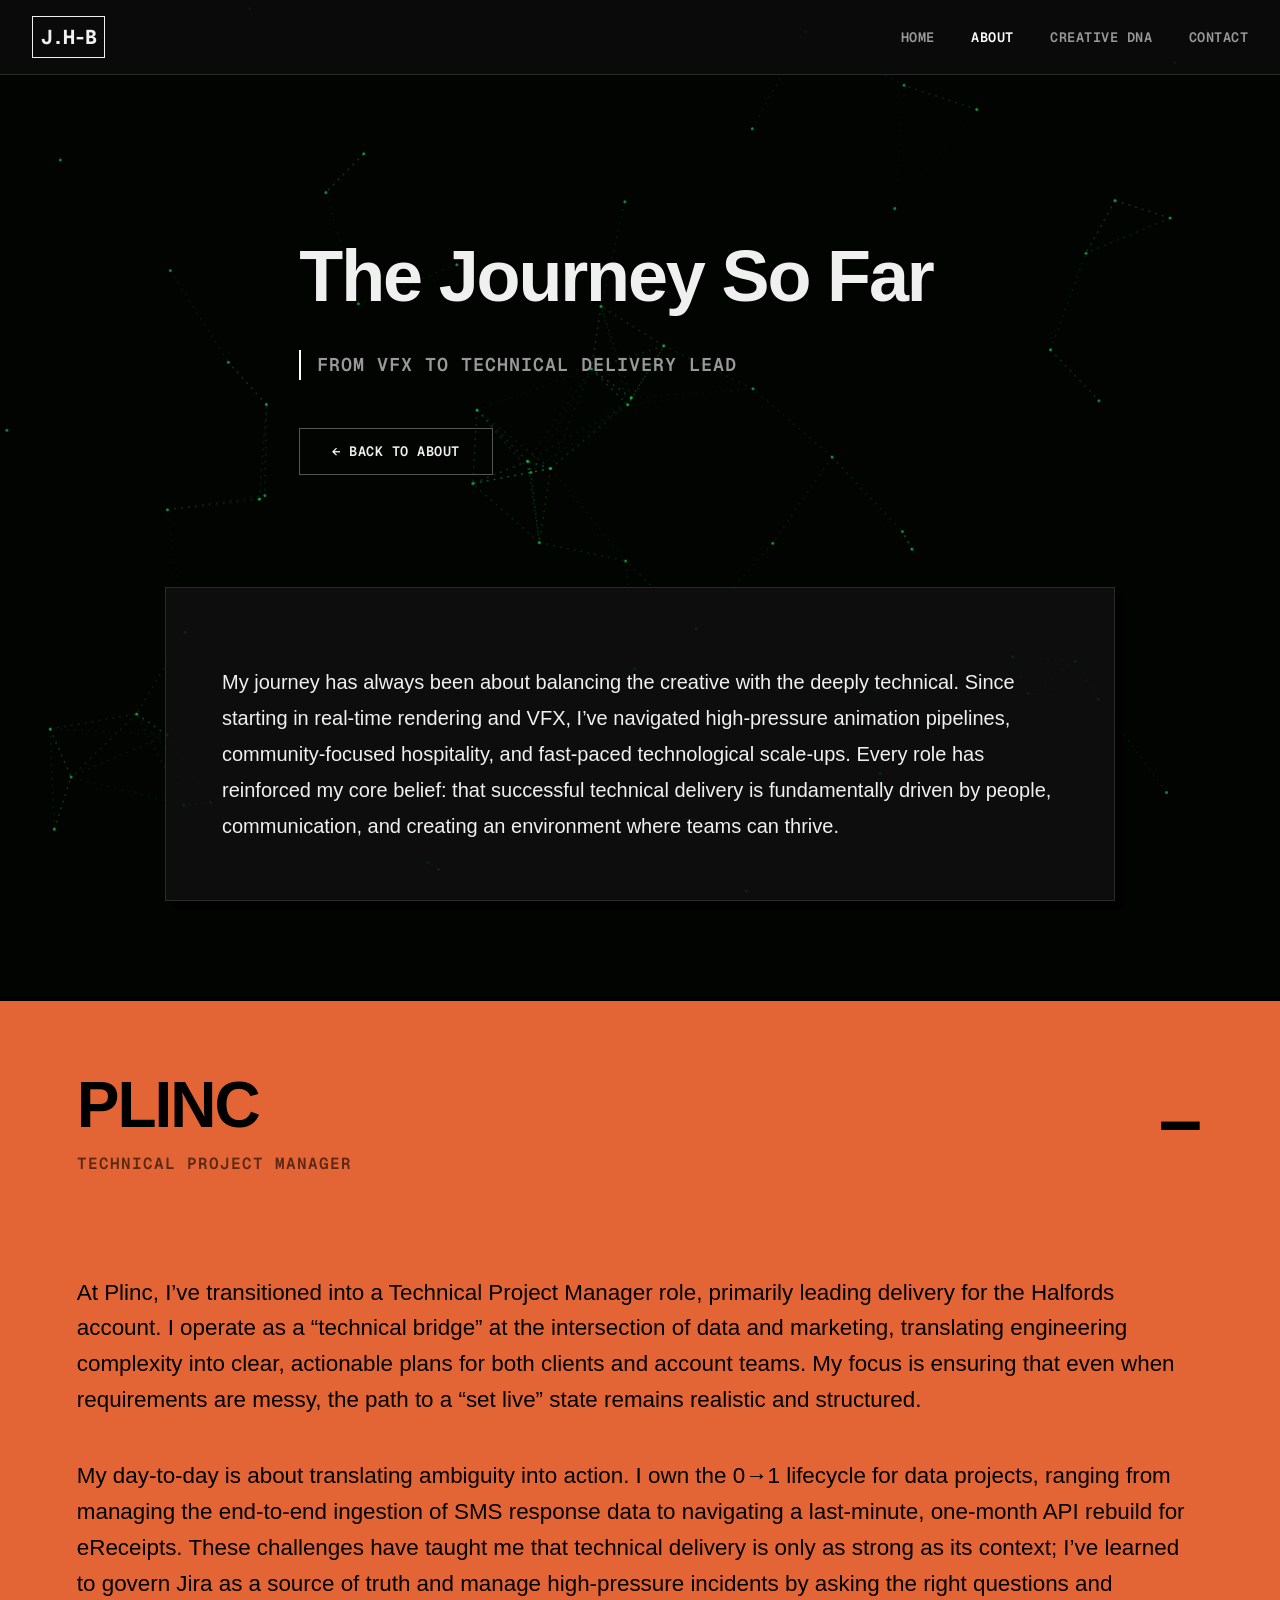
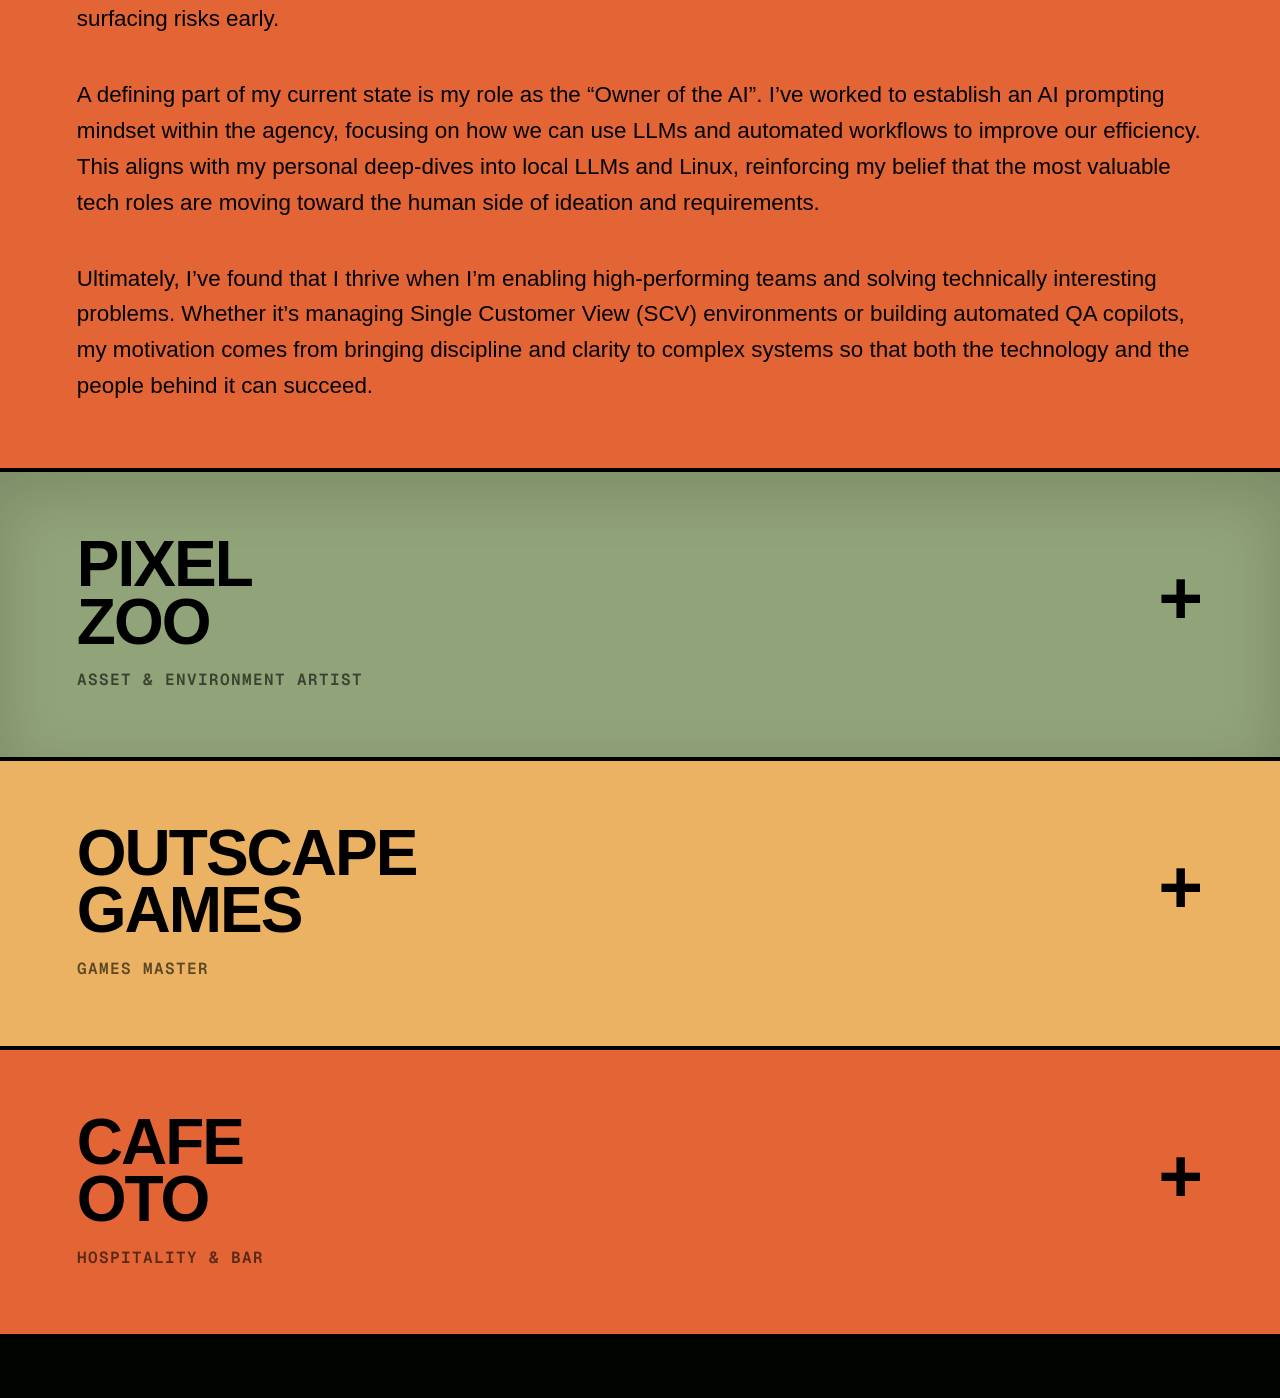
==== about-experience.html @ 0e987b62 "Add portfolio files from local folder" ====
<!DOCTYPE html>
<html lang="en">

<head>
    <meta charset="UTF-8">
    <meta name="viewport" content="width=device-width, initial-scale=1.0">
    <title>The Journey So Far | J.H-B</title>
    <link rel="stylesheet" href="styles.css">
</head>

<body>
    <canvas id="math-canvas"></canvas>

    <nav class="navbar"
        style="border-bottom: 1px solid var(--border-color); background: rgba(12,12,12,0.9); z-index: 10;">
        <div class="logo" style="color: var(--text-primary);">J.H-B</div>
        <div class="nav-links">
            <a href="index.html">Home</a>
            <a href="about.html" style="color: var(--accent);">About</a>
            <a href="art.html">Creative DNA</a>
            <a href="contact.html">Contact</a>
        </div>
    </nav>

    <header class="hero" style="min-height: 35vh;">
        <div class="container glass" style="background: transparent; border: none; box-shadow: none; padding-left: 0;">
            <h1>The Journey So Far</h1>
            <h2 style="margin-top: 1rem;">From VFX to Technical Delivery Lead</h2>
            <a href="about.html" class="btn secondary" style="margin-bottom: 2rem; margin-top: 1rem;">&larr; Back to About</a>
        </div>
    </header>

    <section class="container" style="margin-bottom: 4rem; max-width: 950px;">
        <div class="glass" style="padding: 3.5rem;">
            <p style="font-size: 1.25rem; line-height: 1.8; margin-bottom: 0; color: var(--text-primary); font-weight: 300;">
                My journey has always been about balancing the creative with the deeply technical. Since starting in real-time rendering and VFX, I’ve navigated high-pressure animation pipelines, community-focused hospitality, and fast-paced technological scale-ups. Every role has reinforced my core belief: that successful technical delivery is fundamentally driven by people, communication, and creating an environment where teams can thrive.
            </p>
        </div>
    </section>

    <section style="width: 100%; position: relative; z-index: 2; margin-bottom: 4rem;">

        <details class="cm-massive-accordion terracotta" open>
            <summary>
                <div>
                    <h2 class="cm-massive-heading">Plinc</h2>
                    <span class="accordion-focus">Technical Project Manager</span>
                </div>
            </summary>
            <div class="content">
                <p>At Plinc, I’ve transitioned into a Technical Project Manager role, primarily leading delivery for the Halfords account. I operate as a “technical bridge” at the intersection of data and marketing, translating engineering complexity into clear, actionable plans for both clients and account teams. My focus is ensuring that even when requirements are messy, the path to a “set live” state remains realistic and structured.</p>
                <p>My day-to-day is about translating ambiguity into action. I own the 0→1 lifecycle for data projects, ranging from managing the end-to-end ingestion of SMS response data to navigating a last-minute, one-month API rebuild for eReceipts. These challenges have taught me that technical delivery is only as strong as its context; I’ve learned to govern Jira as a source of truth and manage high-pressure incidents by asking the right questions and surfacing risks early.</p>
                <p>A defining part of my current state is my role as the “Owner of the AI”. I’ve worked to establish an AI prompting mindset within the agency, focusing on how we can use LLMs and automated workflows to improve our efficiency. This aligns with my personal deep-dives into local LLMs and Linux, reinforcing my belief that the most valuable tech roles are moving toward the human side of ideation and requirements.</p>
                <p>Ultimately, I’ve found that I thrive when I’m enabling high-performing teams and solving technically interesting problems. Whether it’s managing Single Customer View (SCV) environments or building automated QA copilots, my motivation comes from bringing discipline and clarity to complex systems so that both the technology and the people behind it can succeed.</p>
            </div>
        </details>

        <details class="cm-massive-accordion sage">
            <summary>
                <div>
                    <h2 class="cm-massive-heading">Pixel Zoo</h2>
                    <span class="accordion-focus">Asset & Environment Artist</span>
                </div>
            </summary>
            <div class="content">
                <p>While at Pixel Zoo, I had the honour of working on Stuffed. For those unfamiliar, Stuffed the Comic is a wonderfully imaginative webcomic by the amazing artists Erik McCurdy and Pat Campbell. A few incredibly talented people, including Josh Fisher, had the vision to bring it to life as an animated show—and that’s where my team at Pixel Zoo came in.</p>
                <p>With three directors, one producer, Josh Fisher, and a dedicated asset team, we set out to translate the comic’s charm into animation. My role was to build the five environments that would serve as the world for these beloved characters. With limited time and resources - where character animation was the top priority - every decision had to be efficient and intentional. This challenge brought me into my element, pushing me to be resourceful and creative in finding ways to enhance the world without overshadowing the characters.</p>
                <p>The biggest challenge, however, was ensuring the environments seamlessly blended with the animation. Working closely with the directors, I focused on making sure the scale, perspective, and lighting supported the storytelling, capturing the spirit of the comic while making the world feel alive. Seeing the final result was incredibly rewarding—knowing that my work provided the perfect backdrop for these characters to exist and their stories to unfold. More than anything, Stuffed was a testament to what a passionate team can achieve together, and I’m proud to have been part of bringing that vision to life.</p>
            </div>
        </details>

        <details class="cm-massive-accordion ochre">
            <summary>
                <div>
                    <h2 class="cm-massive-heading">Outscape Games</h2>
                    <span class="accordion-focus">Games Master</span>
                </div>
            </summary>
            <div class="content">
                <p>During my time at Outscape Games, I quickly learned how essential it is to foster a sense of community and connection, especially in a work climate where many team members work remotely. Outscape Games was an innovative AR team bonding experience, which brought everyone together in a fun and engaging way.</p>
                <p>It highlighted the power of shared experiences and how important it is to inspire and motivate others, even from a distance. Creating a welcoming and positive environment where people feel valued and supported is crucial for boosting morale and collaboration. Whether through creative projects or casual moments, I saw first-hand how a positive and inclusive atmosphere can fuel both individual growth and team success.</p>
            </div>
        </details>

        <details class="cm-massive-accordion terracotta">
            <summary>
                <div>
                    <h2 class="cm-massive-heading">Cafe OTO</h2>
                    <span class="accordion-focus">Hospitality & Bar</span>
                </div>
            </summary>
            <div class="content">
                <p>Cafe OTO is a home away from home for me. One of the safest spaces in London, and so the world. A space where everyone is welcome to be themselves, and a space where community is encouraged. I worked behind the bar, mostly making coffee’s but occasionally making everything from soups to chutneys. My customers were everything from artists and musicians to homeless people just needing a warm safe space to have some tea. I learnt a lot from my colleagues and customers at Cafe OTO, notably the value of creating a positive and welcoming environment for both artists and the local community.</p>
                <p>The cafe and venue thrives on an ethos of inclusivity, where everyone - whether they’re performing or just attending - feels respected and valued. The warmth and kindness shown by the staff and the openness of the space reminded me that a supportive atmosphere can elevate any experience, making people feel more connected and comfortable. This experience reinforced the importance of maintaining a positive attitude, being approachable, and fostering a sense of community, no matter the setting. It’s about more than just the event itself; it’s about creating an environment where creativity can thrive and people can be themselves.</p>
            </div>
        </details>

    </section>

    <script src="geometry.js"></script>
</body>

</html>
---- styles.css ----
@import url('https://api.fontshare.com/v2/css?f[]=satoshi@900,700,500,300,400&display=swap');
@import url('https://fonts.googleapis.com/css2?family=Geist+Mono:wght@400;600;700&display=swap');

:root {
    --bg-main: #FAFAFA;
    --text-primary: #171717;
    /* Near black */
    --text-secondary: #737373;
    /* Crisp gray */
    --border-color: #E5E5E5;
    /* Light boundary line */
    --border-hover: #A3A3A3;
    --accent: #000000;
    --creative-terracotta: #BC6C47;
    --creative-sage: #7D8471;
}

body {
    margin: 0;
    font-family: 'Satoshi', sans-serif;
    background-color: var(--bg-main);
    color: var(--text-primary);
    line-height: 1.6;
    overflow-x: hidden;
}

h1,
h2,
h3 {
    font-family: 'Aeonik', 'Satoshi', sans-serif;
    margin-top: 0;
    color: var(--text-primary);
    letter-spacing: -0.02em;
}

a {
    text-decoration: none;
    color: var(--accent);
}

.container {
    max-width: 1000px;
    margin: 0 auto;
    padding: 2rem;
    position: relative;
    z-index: 2;
    /* keep above canvas */
}

/* Navbar */
.navbar {
    display: flex;
    justify-content: space-between;
    align-items: center;
    padding: 1rem 2rem;
    background: rgba(250, 250, 250, 0.95);
    border-bottom: 1px dotted var(--border-hover);
    position: sticky;
    top: 0;
    z-index: 100;
}

.logo {
    font-family: 'Geist Mono', monospace;
    font-weight: 700;
    font-size: 1.25rem;
    letter-spacing: -1px;
    color: var(--text-primary);
    border: 1px solid var(--text-primary);
    padding: 0.25rem 0.5rem;
}

.nav-links a {
    color: var(--text-secondary);
    margin-left: 2rem;
    font-weight: 600;
    font-family: 'Geist Mono', monospace;
    font-size: 0.85rem;
    text-transform: uppercase;
    letter-spacing: 0.5px;
    transition: color 0.2s;
}

.nav-links a:hover {
    color: var(--accent);
}

/* Canvas Background */
#math-canvas {
    position: absolute;
    top: 0;
    left: 0;
    width: 100%;
    height: 100vh;
    z-index: 0;
    pointer-events: none;
    /* Let clicks pass through */
}

/* Sharp Rectangular Structures */
.glass {
    background: #FFFFFF;
    border: 1px solid var(--border-color);
    border-radius: 0;
    padding: 3rem;
    box-shadow: 4px 4px 0px rgba(0, 0, 0, 0.05);
    /* Brutalist hard shadow */
}

.hero {
    min-height: 50vh;
    display: flex;
    align-items: center;
    text-align: left;
    /* Shift alignment to left for technical feel */
    padding-top: 6rem;
    position: relative;
    z-index: 2;
}

.hero h1 {
    font-size: 4.5rem;
    margin-bottom: 0.5rem;
    color: var(--text-primary);
    letter-spacing: -0.03em;
}

.hero h2 {
    font-family: 'Geist Mono', monospace;
    font-size: 1.15rem;
    color: var(--text-secondary);
    font-weight: 600;
    text-transform: uppercase;
    letter-spacing: 1px;
    margin-bottom: 2rem;
    border-left: 2px solid var(--accent);
    padding-left: 1rem;
}

.hook {
    font-size: 1.25rem;
    font-weight: 400;
    color: var(--text-primary);
    max-width: 600px;
}

.sub-hook {
    color: var(--text-secondary);
    margin-bottom: 2.5rem;
    font-family: 'Geist Mono', monospace;
    font-size: 0.95rem;
}

/* Grids & Cards */
.grid {
    display: grid;
    grid-template-columns: repeat(auto-fit, minmax(300px, 1fr));
    gap: 1.5rem;
}

.section-title {
    font-family: 'Geist Mono', monospace;
    font-size: 1.5rem;
    text-transform: uppercase;
    margin: 4rem 0 2rem;
    text-align: left;
    letter-spacing: 1px;
    border-bottom: 1px dotted var(--border-hover);
    padding-bottom: 0.5rem;
}

.card {
    transition: transform 0.2s ease, border-color 0.2s ease, box-shadow 0.2s ease;
    padding: 2.5rem;
    background: #FFFFFF;
    border: 1px dashed var(--border-hover);
    box-shadow: none;
}

.card:hover {
    transform: translate(-3px, -3px);
    border-color: var(--creative-terracotta);
    border-style: solid;
    box-shadow: 4px 4px 0px var(--creative-sage);
}

.card h3 {
    font-family: 'Geist Mono', monospace;
    font-size: 1.1rem;
    text-transform: uppercase;
    letter-spacing: 0.5px;
    color: var(--text-primary);
    margin-bottom: 1rem;
}

/* Buttons and Labels */
.btn {
    display: inline-block;
    background: #FFFFFF;
    color: var(--accent);
    padding: 0.75rem 2rem;
    border: 1px solid var(--accent);
    border-radius: 0;
    font-family: 'Geist Mono', monospace;
    font-weight: 600;
    font-size: 0.85rem;
    text-transform: uppercase;
    letter-spacing: 0.5px;
    transition: all 0.2s ease;
    cursor: pointer;
}

.btn:hover {
    background: var(--text-primary);
    color: #FFF;
    box-shadow: 4px 4px 0px var(--creative-terracotta);
}

.btn.secondary {
    background: transparent;
    border: 1px solid var(--text-primary);
    color: var(--text-primary);
}

.date {
    display: inline-block;
    font-family: 'Geist Mono', monospace;
    font-size: 0.8rem;
    margin-bottom: 0.5rem;
    text-transform: uppercase;
    letter-spacing: 1px;
    border: 1px solid var(--border-color);
    padding: 0.2rem 0.5rem;
    border-radius: 0;
}

ul {
    padding-left: 1.2rem;
    color: var(--text-primary);
}

li {
    margin-bottom: 0.8rem;
}

strong {
    color: var(--text-primary);
}

/* Base Restyle for the Masonry and Forms */
.masonry {
    column-count: 3;
    column-gap: 1.5rem;
    padding: 1rem 0;
}

.masonry-item {
    margin-bottom: 1.5rem;
    break-inside: avoid;
    overflow: hidden;
    border: 1px solid var(--border-color);
    border-radius: 0;
    transition: transform 0.2s ease, box-shadow 0.2s ease, border-color 0.2s ease;
}

.masonry-item:hover {
    transform: translate(-3px, -3px);
    border-color: var(--creative-terracotta);
    box-shadow: 4px 4px 0px var(--creative-sage);
}

.masonry-item img {
    width: 100%;
    display: block;
    height: auto;
}

.form-group label {
    font-family: 'Geist Mono', monospace;
    font-size: 0.85rem;
    color: var(--text-primary);
    border-left: 1px solid var(--border-color);
    padding-left: 0.5rem;
}

.form-group input,
.form-group textarea {
    border-radius: 0;
    border: 1px solid var(--border-color);
    background: #FFFFFF;
    font-family: 'Satoshi', sans-serif;
    color: var(--text-primary);
}

.form-group input:focus,
.form-group textarea:focus {
    border-color: var(--text-primary);
    box-shadow: 2px 2px 0px var(--border-color);
}

/* Base Lightbox Engine Styles */
#lightbox {
    position: fixed;
    z-index: 1000;
    top: 0;
    left: 0;
    width: 100%;
    height: 100%;
    background: rgba(250, 250, 250, 0.95);
    /* Baseten technical off-white overlay */
    background-image: radial-gradient(var(--border-color) 1px, transparent 1px);
    background-size: 20px 20px;
    display: none;
    justify-content: center;
    align-items: center;
    flex-direction: column;
    cursor: zoom-out;
}

#lightbox.active {
    display: flex;
}

#lightbox img {
    max-width: 90%;
    max-height: 80vh;
    border: 1px solid var(--text-primary);
    box-shadow: 8px 8px 0px rgba(0, 0, 0, 0.1);
    border-radius: 0;
}

#lightbox-caption {
    margin-top: 2rem;
    font-family: 'Geist Mono', monospace;
    font-size: 1.1rem;
    color: var(--text-primary);
    text-transform: uppercase;
    letter-spacing: 1px;
    background: #FFFFFF;
    border: 1px solid var(--text-primary);
    padding: 0.5rem 1rem;
}

/* --- COLIN MOY DARK MODE OVERRIDE --- */
:root {
    --bg-main: #020402;
    /* Extremely dark forest/space void */
    --bg-color: #020402;
    --text-primary: #F0F0F0;
    --text-secondary: #999999;
    --border-color: #2A2A2A;
    --border-hover: #555555;
    --accent: #FFFFFF;
    --creative-terracotta: #E36435;
    --creative-sage: #91A378;
    --creative-ochre: #EAB262;
}

.glass {
    background: rgba(15, 15, 15, 0.85);
    box-shadow: 8px 8px 0px rgba(0, 0, 0, 0.8);
}

.card {
    background: #151515;
}

.card:hover {
    border-color: var(--creative-terracotta);
    box-shadow: 4px 4px 0px var(--creative-sage);
}

input,
textarea {
    background: #111;
    color: #FFF;
}

.btn {
    border: 1px solid #FFF;
}

.btn:hover {
    background: #FFF;
    color: #000;
}

.btn.secondary {
    border-color: var(--border-hover);
}

#lightbox {
    background: rgba(5, 5, 5, 0.98);
}

#lightbox-caption {
    background: #000;
    color: #FFF;
    border: 1px solid #FFF;
}

/* --- CSS Geometric Animations --- */
/* Geometric Cryptogram Title (Replaces JOSHUA.HB) */
.geo-letter {
    width: clamp(40px, 8vw, 110px);
    height: clamp(40px, 8vw, 110px);
    margin: 0 0.5vw;
    position: relative;
    display: inline-block;
}

.shape-j {
    background: transparent;
    border-right: clamp(10px, 2vw, 20px) solid var(--creative-sage);
    border-bottom: clamp(10px, 2vw, 20px) solid var(--creative-sage);
    border-left: clamp(10px, 2vw, 20px) solid var(--creative-sage);
    border-radius: 0 0 50% 50%;
    clip-path: polygon(50% 0%, 100% 0%, 100% 100%, 0% 100%, 0% 65%, 50% 65%);
    animation: rotate-rock 5s infinite ease-in-out;
}

@keyframes rotate-rock {

    0%,
    100% {
        transform: rotate(-15deg);
    }

    50% {
        transform: rotate(15deg);
    }
}

.shape-o {
    border-radius: 50%;
    border: 6px dashed var(--creative-sage);
    animation: spin-slow 15s linear infinite;
    box-shadow: 0 0 10px rgba(125, 132, 113, 0.3);
}

.shape-o::before {
    content: '';
    position: absolute;
    top: 15%;
    left: 15%;
    right: 15%;
    bottom: 15%;
    border: 4px solid var(--creative-terracotta);
    transform: rotate(45deg);
    animation: pulse-shape 4s ease-in-out infinite;
}

.shape-s {
    background: var(--creative-terracotta);
    clip-path: polygon(0% 0%, 100% 0%, 50% 50%, 100% 100%, 0% 100%, 50% 50%);
    animation: float-up-down 4s infinite alternate;
}

@keyframes float-up-down {
    0% {
        transform: translateY(-10px);
    }

    100% {
        transform: translateY(10px);
    }
}

.shape-h {
    background: linear-gradient(90deg, var(--creative-ochre) 35%, transparent 35%, transparent 65%, var(--creative-ochre) 65%);
    border-radius: 6px;
    animation: spin-slow 20s reverse infinite;
}

.shape-u {
    border: clamp(8px, 1.5vw, 16px) solid var(--text-primary);
    border-top: none;
    border-radius: 0 0 50% 50%;
    animation: pulse-border 5s infinite alternate;
}

@keyframes pulse-border {
    0% {
        border-color: var(--text-primary);
    }

    100% {
        border-color: var(--creative-terracotta);
    }
}

.shape-a {
    background: var(--creative-ochre);
    clip-path: polygon(50% 0%, 0% 100%, 100% 100%);
    animation: float-up-down 4.5s infinite alternate-reverse;
}

.shape-dot {
    width: clamp(15px, 3vw, 30px);
    height: clamp(15px, 3vw, 30px);
    background: var(--creative-sage);
    border-radius: 50%;
    align-self: flex-end;
    margin: 0 1vw 1rem 1vw;
    animation: pulse-shape 3s infinite alternate;
}

.shape-hb-grid {
    display: grid;
    grid-template-columns: 1fr 1fr;
    grid-template-rows: 1fr 1fr;
    width: clamp(40px, 8vw, 110px);
    height: clamp(40px, 8vw, 110px);
    margin: 0 0.5vw;
    gap: 4px;
    animation: spin-slow 25s linear infinite;
}

.hb-tri {
    background: var(--creative-sage);
    clip-path: polygon(50% 0%, 0% 100%, 100% 100%);
}

.hb-tri-down {
    background: var(--creative-terracotta);
    clip-path: polygon(0% 0%, 100% 0%, 50% 100%);
}

.hb-circ {
    background: var(--creative-ochre);
    border-radius: 50%;
}

.hb-circ-2 {
    background: var(--text-primary);
    border-radius: 50%;
    clip-path: polygon(50% 0%, 100% 50%, 50% 100%, 0% 50%);
}

/* Expanded Cryptogram Alphabet: B, T, M, E, C, R, I, V, D, N */
.shape-b {
    border: clamp(10px, 2vw, 20px) solid var(--creative-terracotta);
    border-left: clamp(20px, 4vw, 40px) solid var(--creative-terracotta);
    border-radius: 0 50% 50% 0;
    animation: pulse-shape 4s infinite alternate-reverse;
}

.shape-t {
    border-top: clamp(12px, 2.5vw, 24px) solid var(--creative-sage);
    position: relative;
    background: transparent;
    animation: float-up-down 3s infinite ease-in-out;
}

.shape-t::after {
    content: '';
    position: absolute;
    top: 0;
    left: 50%;
    transform: translateX(-50%);
    width: clamp(12px, 2.5vw, 24px);
    height: clamp(30px, 6vw, 86px);
    background: var(--creative-sage);
}

.shape-m {
    background: var(--creative-ochre);
    clip-path: polygon(0% 100%, 0% 20%, 50% 70%, 100% 20%, 100% 100%, 75% 100%, 75% 50%, 50% 85%, 25% 50%, 25% 100%);
    animation: float-up-down 5s infinite alternate;
}

.shape-e {
    border-left: clamp(12px, 2vw, 24px) solid var(--creative-sage);
    border-top: clamp(12px, 2vw, 24px) solid var(--creative-sage);
    border-bottom: clamp(12px, 2vw, 24px) solid var(--creative-sage);
    position: relative;
    background: transparent;
    animation: rotate-rock 6s infinite alternate;
}

.shape-e::after {
    content: '';
    position: absolute;
    top: 50%;
    left: 0;
    transform: translateY(-50%);
    height: clamp(12px, 2vw, 24px);
    width: 60%;
    background: var(--creative-sage);
}

.shape-c {
    border: clamp(12px, 2vw, 24px) solid var(--creative-terracotta);
    border-right: none;
    border-radius: 50% 0 0 50%;
    animation: spin-slow 20s reverse infinite;
}

.shape-r {
    border: clamp(10px, 2vw, 20px) solid var(--creative-ochre);
    border-left: clamp(20px, 4vw, 40px) solid var(--creative-ochre);
    border-bottom: none;
    border-radius: 0 50px 50px 0;
    position: relative;
    animation: float-up-down 4s infinite alternate-reverse;
}

.shape-r::after {
    content: '';
    position: absolute;
    bottom: -10px;
    right: 0;
    width: 40%;
    height: clamp(20px, 4vw, 50px);
    border-right: clamp(10px, 2vw, 20px) solid var(--creative-ochre);
    transform: skewX(-20deg);
}

.shape-i {
    width: clamp(20px, 4vw, 60px);
    background: var(--creative-terracotta);
    border-radius: 100px;
    animation: pulse-shape 3s infinite;
}

.shape-v {
    background: var(--creative-sage);
    clip-path: polygon(0 0, 100% 0, 50% 100%);
    animation: float-up-down 4.5s infinite alternate;
}

.shape-d {
    border: clamp(12px, 2vw, 24px) solid var(--creative-ochre);
    border-left: clamp(24px, 4vw, 48px) solid var(--creative-ochre);
    border-radius: 0 50% 50% 0;
    animation: pulse-border 6s infinite alternate;
}

.shape-n {
    background: var(--creative-terracotta);
    clip-path: polygon(0 100%, 0 0, 30% 0, 100% 70%, 100% 0, 100% 100%, 70% 100%, 0 30%);
    animation: rotate-rock 5s infinite;
}

@keyframes spin-slow {
    100% {
        transform: rotate(360deg);
    }
}

@keyframes pulse-shape {

    0%,
    100% {
        transform: rotate(45deg) scale(1);
        border-radius: 0;
    }

    50% {
        transform: rotate(180deg) scale(0.85);
        border-radius: 50%;
        border-color: var(--creative-ochre);
    }
}

/* Colin Moy Aesthetic Classes */
.cm-hero {
    min-height: 90vh;
    display: flex;
    flex-direction: column;
    justify-content: center;
    align-items: center;
    padding-top: 5rem;
    position: relative;
    z-index: 2;
    overflow: hidden;
}

.cm-massive-title {
    font-family: 'Aeonik', 'Satoshi', sans-serif;
    font-size: clamp(3rem, 11.5vw, 13rem);
    font-weight: 900;
    line-height: 1;
    display: flex;
    align-items: center;
    gap: 1vw;
    letter-spacing: -3px;
    margin-bottom: 2rem;
    cursor: default;
}

.cm-toggle-pill {
    width: clamp(100px, 22vw, 300px);
    height: clamp(60px, 14vw, 180px);
    background: #FFF;
    border-radius: 1000px;
    position: relative;
    cursor: grab;
    transition: background 0.3s;
    box-shadow: inset 0px 8px 15px rgba(0, 0, 0, 0.5);
}

.cm-toggle-circle {
    width: clamp(50px, 12vw, 155px);
    height: clamp(50px, 12vw, 155px);
    background: var(--bg-color);
    border-radius: 50%;
    position: absolute;
    top: 50%;
    left: 10px;
    transform: translateY(-50%);
    transition: left 0.5s cubic-bezier(0.25, 1, 0.5, 1), background 0.4s;
    box-shadow: 4px 4px 15px rgba(0, 0, 0, 0.9);
}

.cm-toggle-pill:hover .cm-toggle-circle {
    left: calc(100% - clamp(50px, 12vw, 155px) - 10px);
    background: var(--creative-terracotta);
}

.cm-marquee-container {
    width: 90%;
    max-width: 1400px;
    margin-top: 5rem;
    background: var(--creative-ochre);
    border-radius: 1000px;
    padding: 1.5rem 0;
    overflow: hidden;
    white-space: nowrap;
    position: relative;
    border: 4px solid var(--text-primary);
    box-shadow: 12px 12px 0px rgba(0, 0, 0, 0.8);
    animation: sway 6s ease-in-out infinite alternate;
}

.cm-marquee-container:hover {
    animation-play-state: paused;
    box-shadow: 0px 0px 40px rgba(234, 178, 98, 0.5);
}

@keyframes sway {
    0% {
        transform: rotate(-3deg) scale(1.02);
    }

    100% {
        transform: rotate(4deg) scale(1.02);
    }
}

.cm-marquee-track {
    display: inline-block;
    animation: cm-marquee 25s linear infinite;
}

.cm-marquee-text {
    font-family: 'Geist Mono', monospace;
    font-size: 1.4rem;
    font-weight: 800;
    color: #000;
    text-transform: uppercase;
    letter-spacing: 2px;
    padding-right: 3rem;
}

@keyframes cm-marquee {
    0% {
        transform: translateX(0);
    }

    100% {
        transform: translateX(-50%);
    }
}

.cm-color-block {
    width: 100%;
    padding: 10rem 2rem;
    border-top: 4px solid #000;
    border-bottom: 4px solid #000;
}

.cm-block-container {
    max-width: 1400px;
    margin: 0 auto;
}

.terracotta-block {
    background: var(--creative-terracotta);
    color: #000;
}

.sage-block {
    background: var(--creative-sage);
    color: #000;
    box-shadow: inset 0 20px 60px rgba(0, 0, 0, 0.15);
}

.ochre-block {
    background: var(--creative-ochre);
    color: #000;
}

.cm-massive-heading {
    font-family: 'Aeonik', 'Satoshi', sans-serif;
    font-size: clamp(3rem, 6vw, 6.5rem);
    font-weight: 900;
    text-transform: uppercase;
    margin-bottom: 2rem;
    letter-spacing: -2px;
    line-height: 0.9;
}

.cm-block-text {
    font-size: 1.6rem;
    line-height: 1.6;
    font-weight: 500;
    margin-bottom: 3rem;
    font-family: 'Satoshi', sans-serif;
}

.cm-capsule-img {
    width: 100%;
    height: 700px;
    object-fit: cover;
    border-radius: 1000px;
    border: 6px solid #000;
    box-shadow: 15px 15px 0px rgba(0, 0, 0, 0.3);
    transition: transform 0.5s cubic-bezier(0.25, 1, 0.5, 1);
}

.cm-capsule-img:hover {
    transform: scale(1.03) rotate(2deg);
}

.btn.cm-pill-btn {
    border-radius: 1000px;
    padding: 1.5rem 3.5rem;
    font-size: 1.2rem;
    font-weight: bold;
    text-transform: uppercase;
    font-family: 'Geist Mono', monospace;
    letter-spacing: 1px;
}

.btn.cm-pill-btn.dark {
    background: #000;
    color: #FFF;
    border: none;
    box-shadow: 8px 8px 0px rgba(0, 0, 0, 0.3);
}

.btn.cm-pill-btn.dark:hover {
    background: #FFF;
    color: #000;
    box-shadow: 2px 2px 0px rgba(0, 0, 0, 0.3);
    transform: translate(6px, 6px);
}

/* Massive Color Block Accordions (Global Aesthetic) */
details.cm-massive-accordion {
    width: 100%;
    border-top: 4px solid #000;
    border-bottom: 4px solid #000;
    margin-bottom: -4px;
    /* overlap borders cleanly */
    transition: all 0.4s ease;
}

details.cm-massive-accordion summary {
    padding: 4rem 6vw;
    cursor: pointer;
    list-style: none;
    position: relative;
    display: flex;
    justify-content: space-between;
    align-items: center;
}

details.cm-massive-accordion summary::-webkit-details-marker {
    display: none;
}

details.cm-massive-accordion summary .cm-massive-heading {
    margin: 0;
    font-size: clamp(2rem, 5vw, 4rem);
    color: #000;
    width: 80%;
}

.accordion-focus {
    display: block;
    font-family: 'Geist Mono', monospace;
    font-size: 1rem;
    text-transform: uppercase;
    font-weight: 600;
    letter-spacing: 1px;
    color: rgba(0, 0, 0, 0.6);
    margin-top: 1rem;
}

details.cm-massive-accordion summary::after {
    content: '+';
    font-size: clamp(3rem, 6vw, 5rem);
    font-weight: 900;
    font-family: 'Aeonik', 'Satoshi', sans-serif;
    color: #000;
    transition: transform 0.3s ease;
    align-self: flex-start;
}

details.cm-massive-accordion[open] summary::after {
    content: '−';
    transform: rotate(180deg);
}

details.cm-massive-accordion .content {
    padding: 0 6vw 4rem 6vw;
}

.cm-massive-accordion.terracotta {
    background: var(--creative-terracotta);
    color: #000;
}

.cm-massive-accordion.sage {
    background: var(--creative-sage);
    color: #000;
    box-shadow: inset 0 20px 60px rgba(0, 0, 0, 0.15);
}

.cm-massive-accordion.ochre {
    background: var(--creative-ochre);
    color: #000;
}

.cm-massive-accordion .content ul {
    list-style: none;
    padding: 0;
    margin: 0;
    max-width: 1200px;
}

.cm-massive-accordion .content li {
    font-size: 1.4rem;
    line-height: 1.6;
    margin-bottom: 2.5rem;
    border-left: 4px solid #000;
    padding-left: 2rem;
    font-weight: 500;
    color: #000;
}

.cm-massive-accordion .content li:last-child {
    margin-bottom: 0;
}

.cm-massive-accordion .content li strong {
    display: block;
    font-family: 'Geist Mono', monospace;
    font-size: 1.1rem;
    text-transform: uppercase;
    letter-spacing: 1px;
    margin-bottom: 0.5rem;
    color: #000;
}

.cm-massive-accordion .content p {
    font-size: 1.4rem;
    line-height: 1.6;
    margin-bottom: 2.5rem;
    font-weight: 500;
    color: #000;
    max-width: 1400px;
}

.cm-massive-accordion .content p:last-child {
    margin-bottom: 0;
}

.cm-massive-accordion img.gallery-image {
    width: 100%;
    max-height: 70vh;
    object-fit: cover;
    border: 4px solid #000;
    margin-bottom: 2rem;
    box-shadow: 12px 12px 0px rgba(0, 0, 0, 0.3);
}
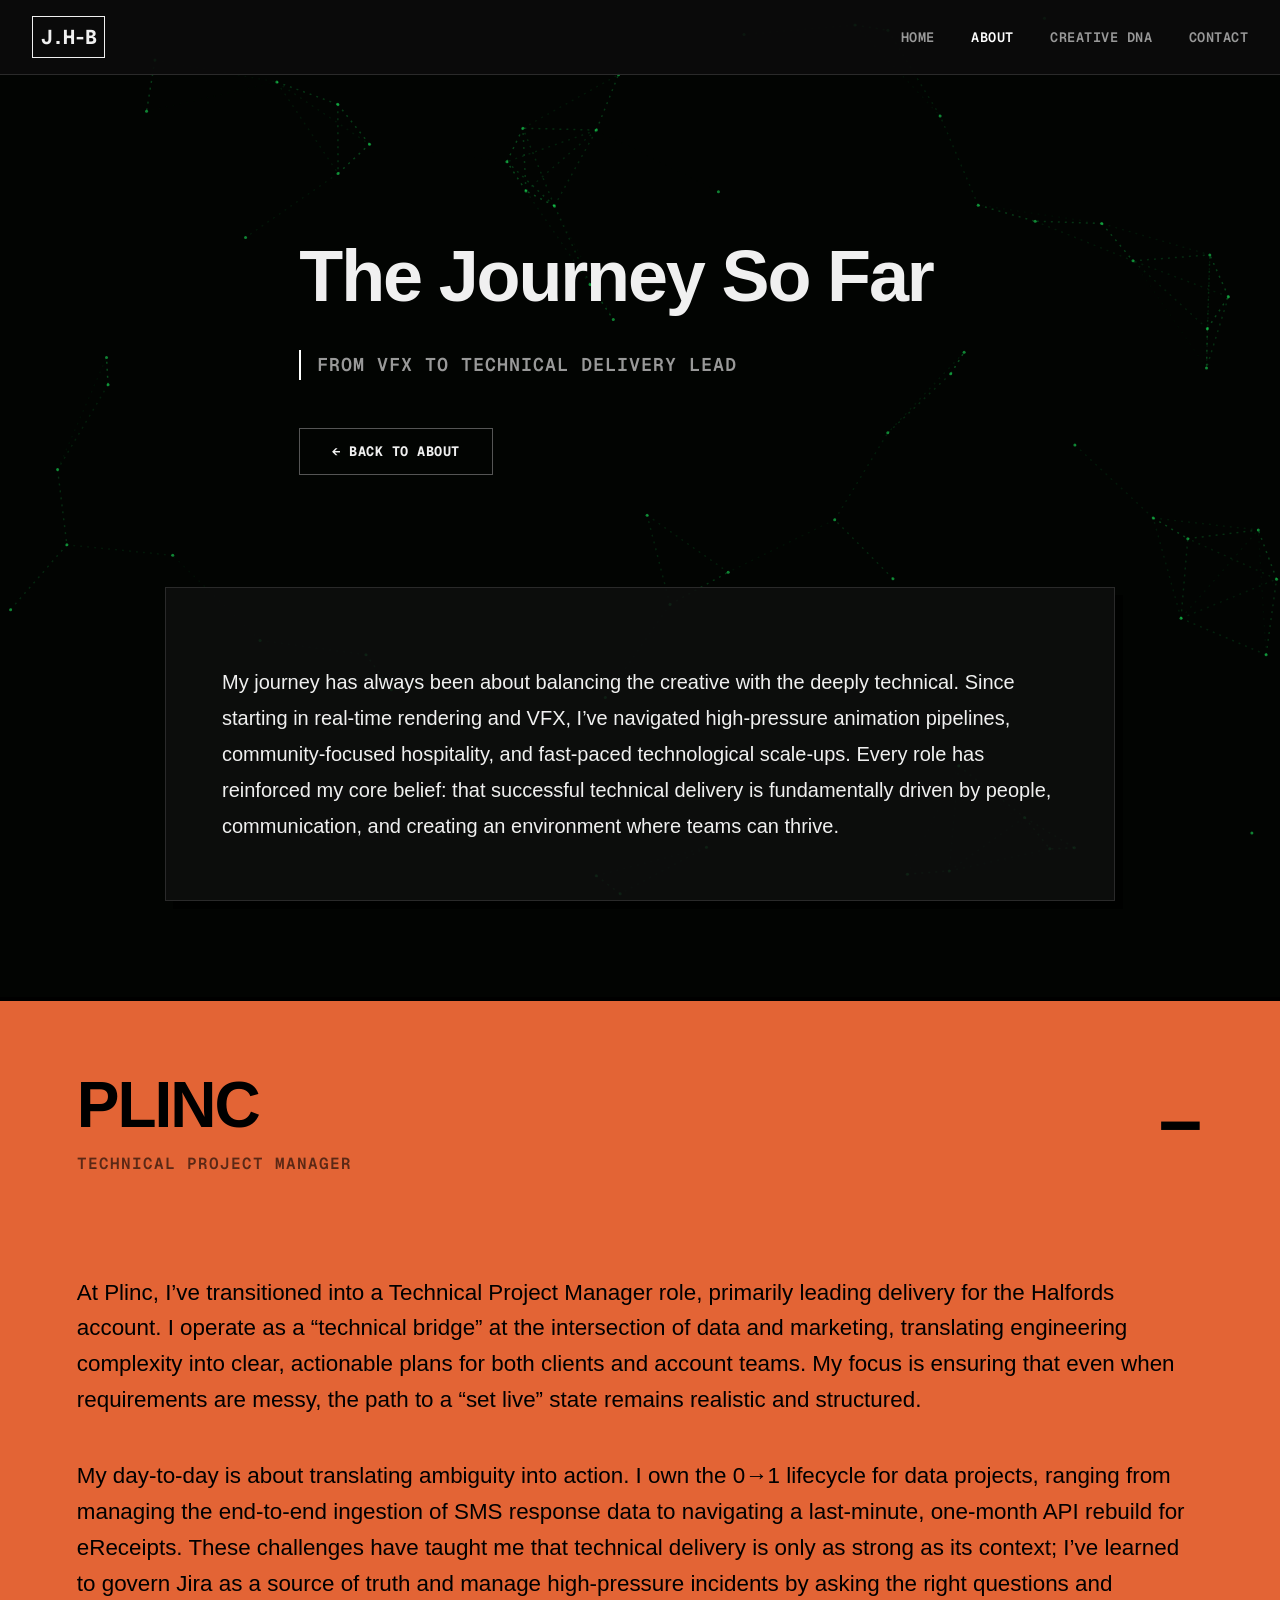
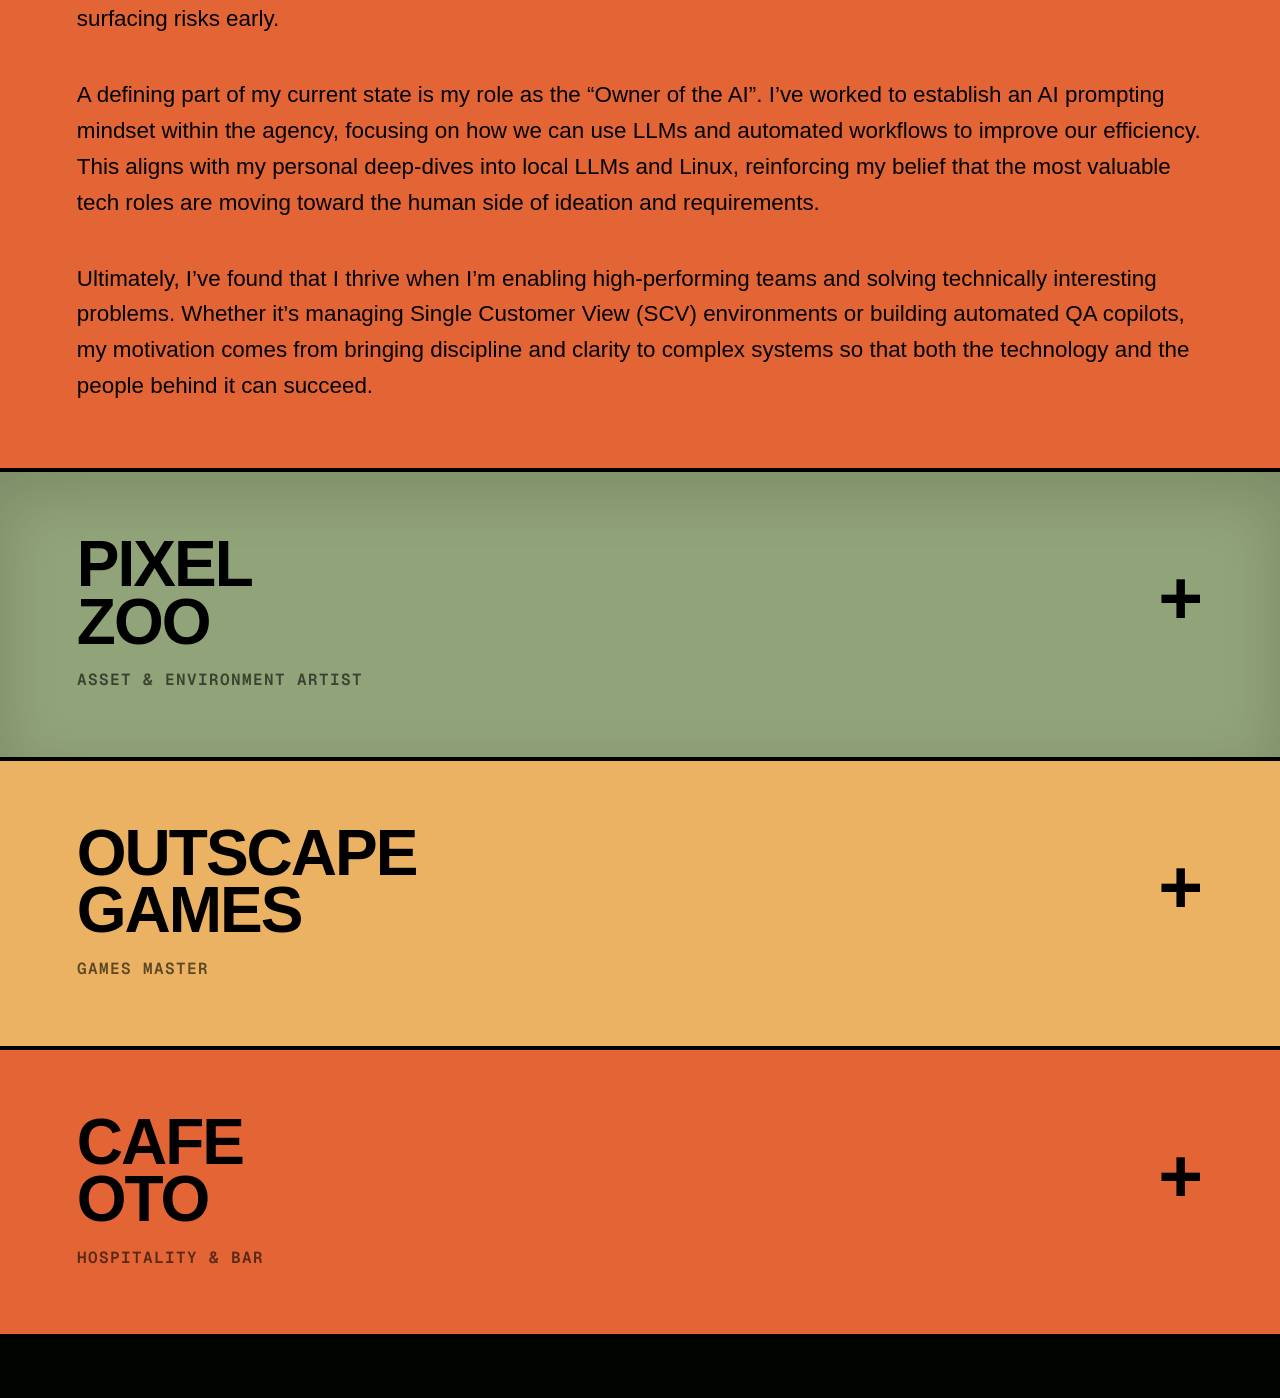
==== commit 791be732: "Updated text throughout, and updated JHB to button" ====
--- a/about-experience.html
+++ b/about-experience.html
@@ -13,7 +13,7 @@
 
     <nav class="navbar"
         style="border-bottom: 1px solid var(--border-color); background: rgba(12,12,12,0.9); z-index: 10;">
-        <div class="logo" style="color: var(--text-primary);">J.H-B</div>
+        <a href="about-skills.html" class="logo" style="color: var(--text-primary);">J.H-B</a>
         <div class="nav-links">
             <a href="index.html">Home</a>
             <a href="about.html" style="color: var(--accent);">About</a>
--- a/styles.css
+++ b/styles.css
@@ -61,13 +61,21 @@
 }
 
 .logo {
+    display: inline-block;
     font-family: 'Geist Mono', monospace;
     font-weight: 700;
     font-size: 1.25rem;
     letter-spacing: -1px;
-    color: var(--text-primary);
+    color: var(--text-primary) !important;
     border: 1px solid var(--text-primary);
     padding: 0.25rem 0.5rem;
+    text-decoration: none;
+    transition: all 0.2s ease;
+}
+
+.logo:hover {
+    background-color: var(--text-primary);
+    color: var(--bg-main) !important;
 }
 
 .nav-links a {
@@ -370,19 +378,26 @@
     box-shadow: 4px 4px 0px var(--creative-sage);
 }
 
-input,
-textarea {
-    background: #111;
-    color: #FFF;
+#contact-form input,
+#contact-form textarea,
+.form-group input,
+.form-group textarea {
+    background: #111 !important;
+    color: #FFF !important;
 }
 
 .btn {
-    border: 1px solid #FFF;
+    background: var(--creative-terracotta);
+    color: #000;
+    font-weight: 700;
+    border: 1px solid var(--creative-terracotta);
 }
 
 .btn:hover {
-    background: #FFF;
-    color: #000;
+    background: var(--creative-ochre);
+    color: #000;
+    border: 1px solid var(--creative-ochre);
+    box-shadow: 4px 4px 0px var(--creative-sage);
 }
 
 .btn.secondary {
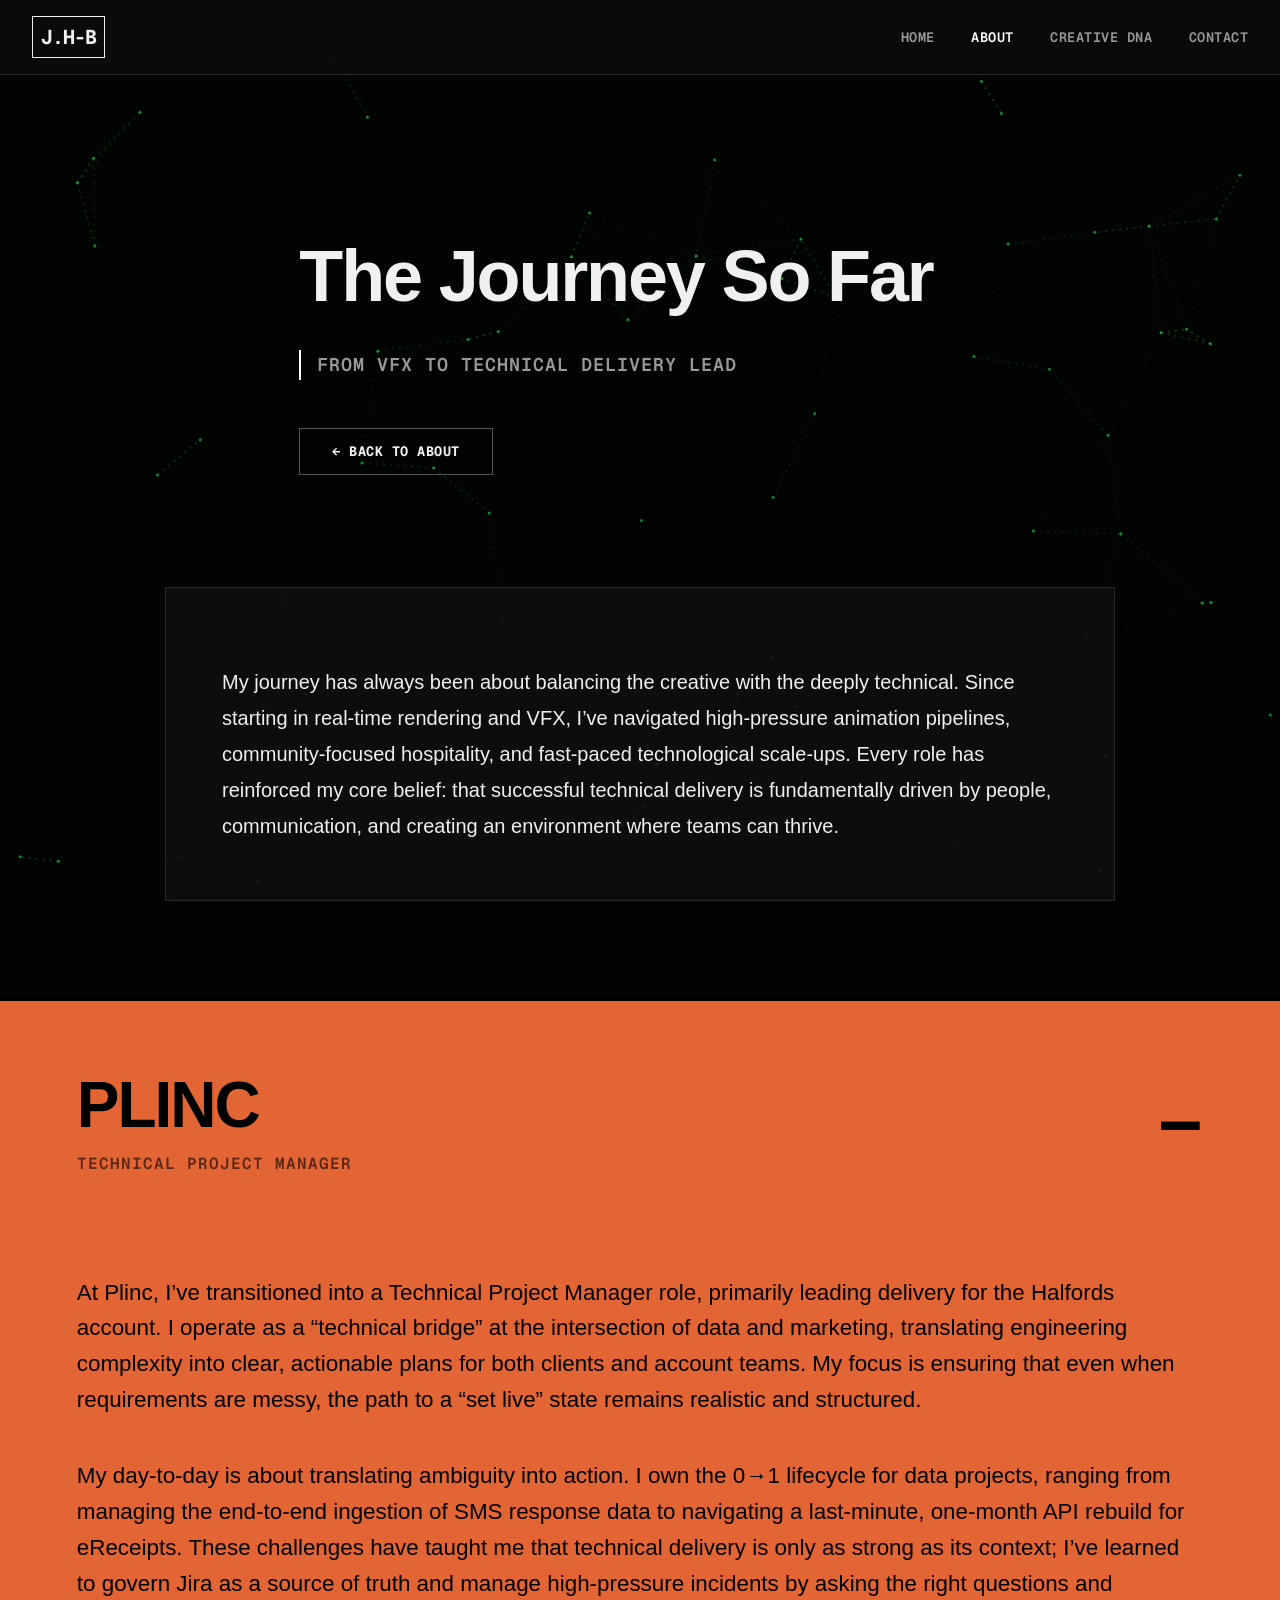
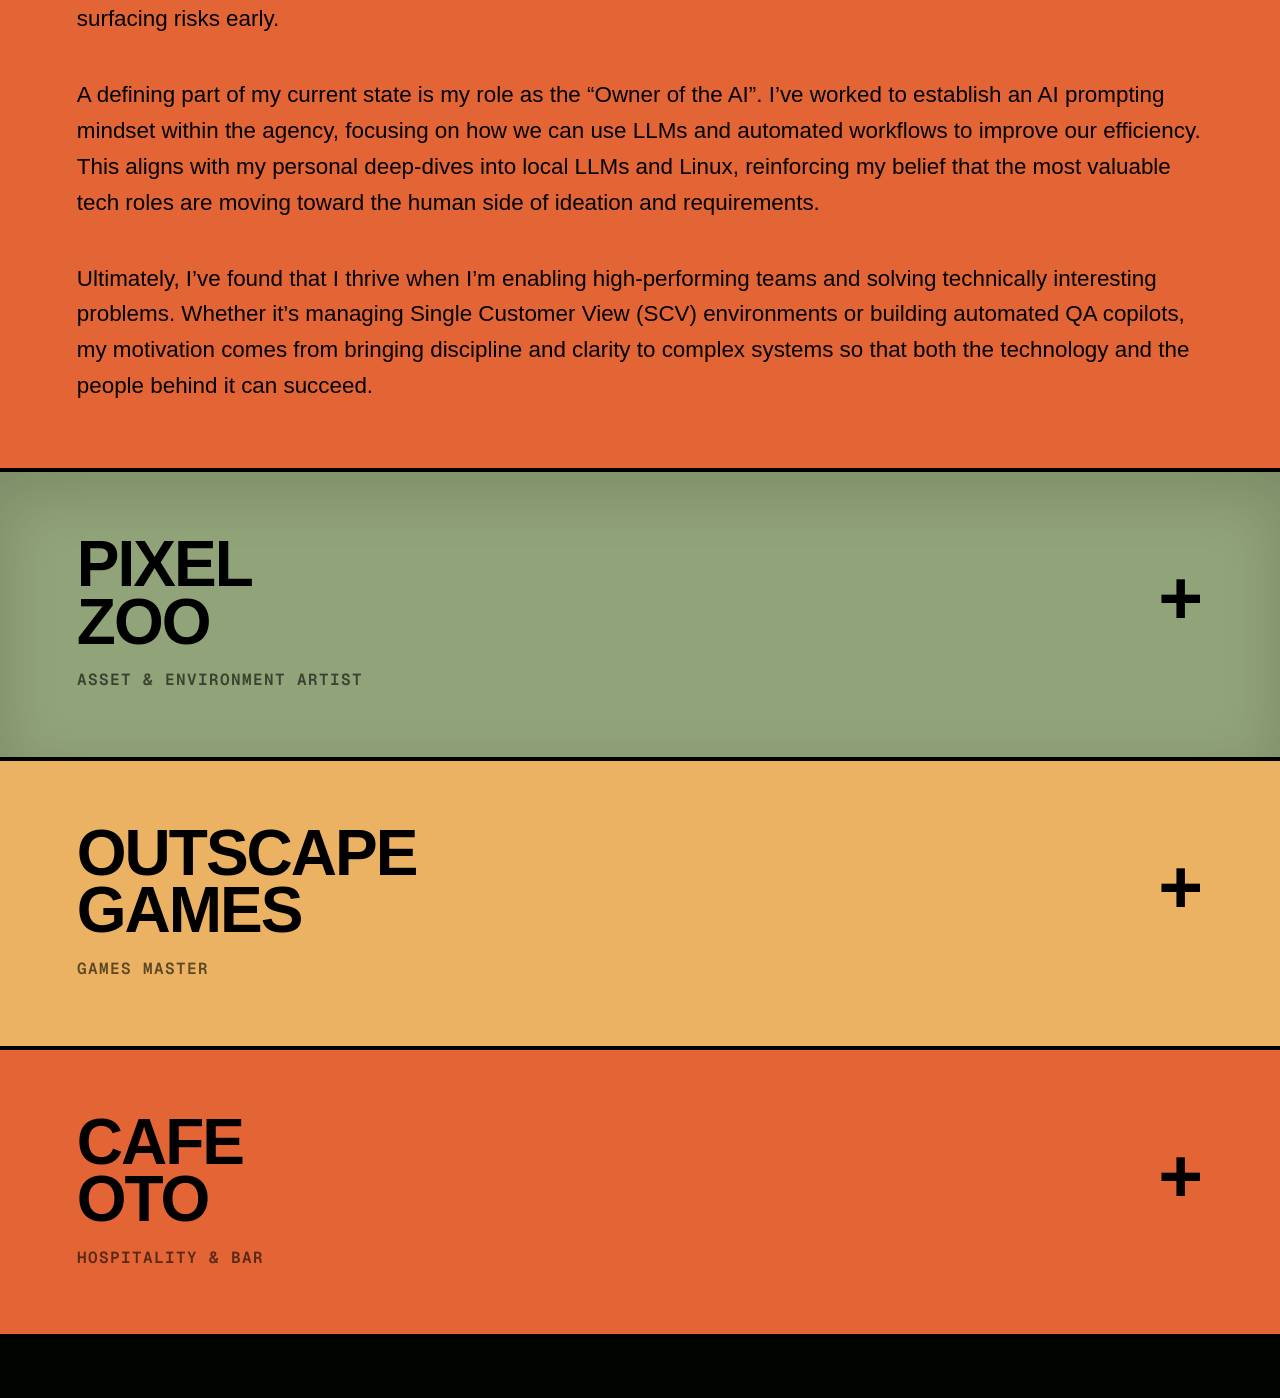
==== commit a7239d81: "Optimised for mobile, added hamburger menu" ====
--- a/about-experience.html
+++ b/about-experience.html
@@ -14,6 +14,9 @@
     <nav class="navbar"
         style="border-bottom: 1px solid var(--border-color); background: rgba(12,12,12,0.9); z-index: 10;">
         <a href="about-skills.html" class="logo" style="color: var(--text-primary);">J.H-B</a>
+        <button class="hamburger" aria-label="Toggle navigation">
+            <span></span><span></span><span></span>
+        </button>
         <div class="nav-links">
             <a href="index.html">Home</a>
             <a href="about.html" style="color: var(--accent);">About</a>
--- a/styles.css
+++ b/styles.css
@@ -1000,4 +1000,145 @@
     border: 4px solid #000;
     margin-bottom: 2rem;
     box-shadow: 12px 12px 0px rgba(0, 0, 0, 0.3);
+}
+
+/* =========================================================================
+   MOBILE RESPONSIVENESS & HAMBURGER MENU 
+   ========================================================================= */
+
+.hamburger {
+    display: none;
+    flex-direction: column;
+    justify-content: space-between;
+    width: 30px;
+    height: 21px;
+    background: transparent;
+    border: none;
+    cursor: pointer;
+    padding: 0;
+    z-index: 200;
+}
+
+.hamburger span {
+    width: 30px;
+    height: 3px;
+    background: var(--text-primary);
+    border-radius: 10px;
+    transition: all 0.3s linear;
+    position: relative;
+    transform-origin: 1px;
+}
+
+@media (max-width: 768px) {
+    /* Navbar styling */
+    .navbar {
+        padding: 1rem;
+        flex-wrap: wrap;
+    }
+    
+    .hamburger {
+        display: flex;
+    }
+    
+    /* Hamburger Animation to X */
+    .hamburger.active span:nth-child(1) {
+        transform: rotate(45deg);
+    }
+    .hamburger.active span:nth-child(2) {
+        opacity: 0;
+        transform: translateX(20px);
+    }
+    .hamburger.active span:nth-child(3) {
+        transform: rotate(-45deg);
+    }
+
+    .nav-links {
+        display: none;
+        flex-direction: column;
+        width: 100%;
+        text-align: center;
+        background: rgba(12,12,12,0.95);
+        position: absolute;
+        top: 100%;
+        left: 0;
+        padding: 2rem 0;
+        border-bottom: 1px solid var(--border-color);
+        box-shadow: 0px 4px 10px rgba(0, 0, 0, 0.5);
+    }
+    
+    .nav-links.active {
+        display: flex;
+    }
+    
+    .nav-links a {
+        margin: 1rem 0;
+        font-size: 1.25rem;
+    }
+
+    /* Layout constraints */
+    .container {
+        padding: 1rem;
+    }
+    
+    .glass {
+        padding: 1.5rem;
+    }
+    
+    .cm-color-block {
+        padding: 4rem 1.5rem;
+    }
+    
+    .cm-block-container {
+        flex-direction: column;
+        gap: 2.5rem;
+    }
+    
+    /* Massive Layout Images/Containers */
+    .cm-hero {
+        padding-top: 3rem;
+        min-height: auto;
+    }
+    
+    .cm-capsule-img {
+        max-width: 100%;
+        height: auto !important;
+        aspect-ratio: 4/5;
+        border-radius: 50px;
+    }
+
+    /* Typography Scale-down */
+    .hero h1 {
+        font-size: 2.5rem;
+    }
+    
+    .cm-massive-heading {
+        font-size: 2.5rem;
+        word-break: break-word;
+    }
+    
+    .cm-massive-title {
+        font-size: 3rem;
+        flex-wrap: wrap;
+        justify-content: center;
+    }
+
+    .geo-letter {
+        width: 8vw;
+        height: 8vw;
+        min-width: 40px;
+        min-height: 40px;
+    }
+    
+    .hero h2 {
+        font-size: 1rem;
+    }
+
+    .cm-block-text {
+        font-size: 1.1rem;
+    }
+    
+    /* Lists and grids */
+    .masonry {
+        column-count: 1;
+    }
 }
